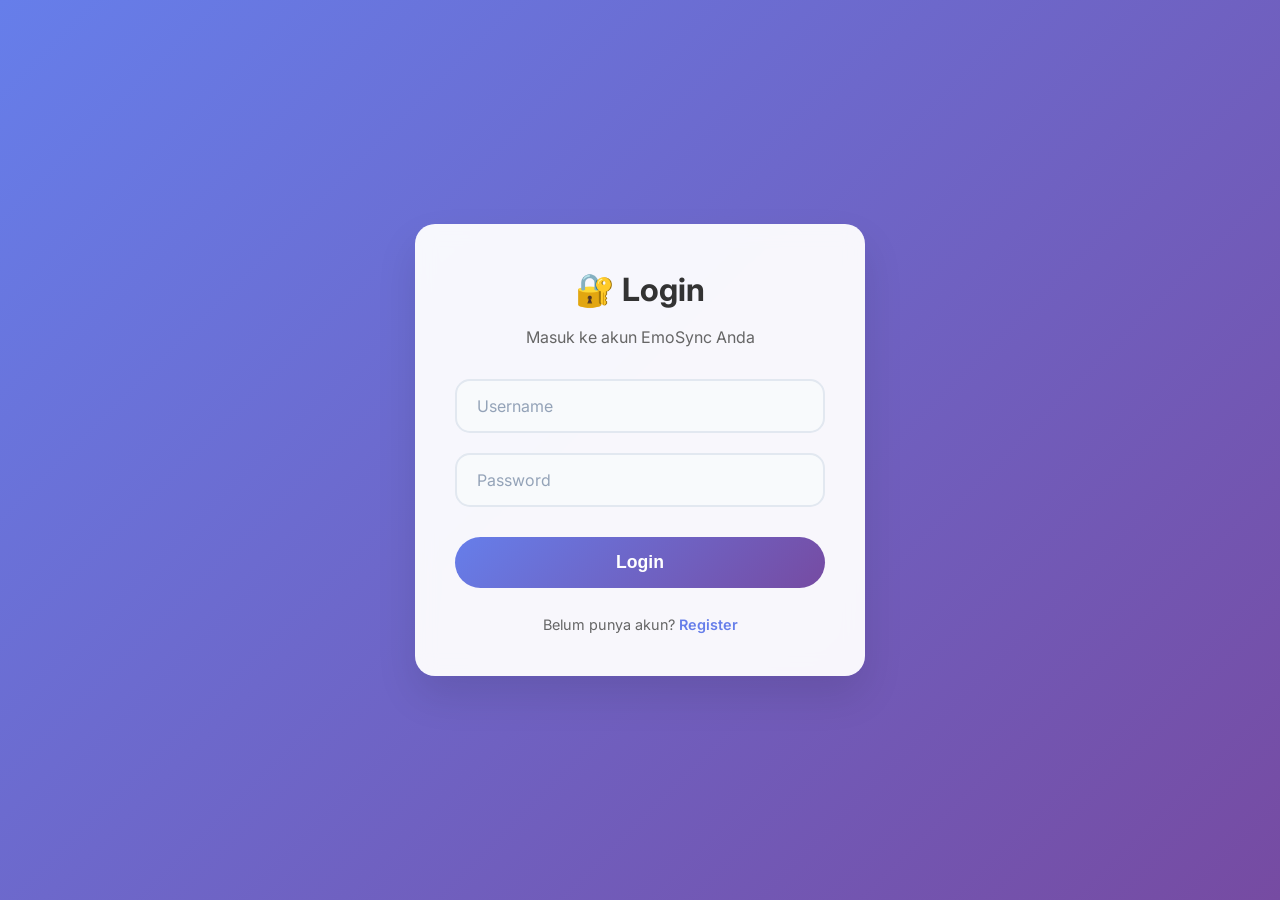
==== dashboard.html @ 68a4ffae "push" ====
<!DOCTYPE html>
<html lang="id">
<head>
    <meta charset="UTF-8">
    <meta name="viewport" content="width=device-width, initial-scale=1.0">
    <title>Dashboard - EmoSync</title>
    <link rel="stylesheet" href="css/styles.css">
    <link href="https://fonts.googleapis.com/css2?family=Inter:wght@300;400;500;600;700&display=swap" rel="stylesheet">
</head>
<body>    <div class="dashboard-container">
        <!-- Header -->
        <header class="dashboard-header">
            <div class="header-content">
                <h1 class="dashboard-title">📊 Dashboard Emosi</h1>
                <p id="welcomeBack" class="welcome-text">Selamat datang kembali!</p>
            </div>
            <div class="header-actions">
                <button onclick="goToHome()" class="nav-button">
                    <span>←</span>
                    <span>Kembali</span>
                </button>
                <button onclick="handleLogout()" class="nav-button logout-button">
                    <span>🚪</span>
                    <span>Logout</span>
                </button>
            </div>
        </header>        <!-- Quick Actions -->
        <div class="quick-actions">
            <button onclick="goToHome()" class="action-card">
                <span class="action-icon">➕</span>
                <h3 class="action-title">Tambah Emosi</h3>
                <p class="action-description">Catat emosi Anda saat ini</p>
            </button>
            <button onclick="goToQuiz()" class="action-card">
                <span class="action-icon">🧠</span>
                <h3 class="action-title">Kuis Emosi</h3>
                <p class="action-description">Uji pemahaman emosi</p>
            </button>
            <button onclick="goToReflection()" class="action-card">
                <span class="action-icon">🧘</span>
                <h3 class="action-title">Refleksi</h3>
                <p class="action-description">Renungkan perasaan Anda</p>
            </button>
            <button onclick="goToSafeChat()" class="action-card">
                <span class="action-icon">💬</span>
                <h3 class="action-title">Safe Chat</h3>
                <p class="action-description">Berbagi dengan aman</p>
            </button>
            <button onclick="goToReport()" class="action-card">
                <span class="action-icon">📊</span>
                <h3 class="action-title">Laporan</h3>
                <p class="action-description">Lihat progress Anda</p>
            </button>
        </div><!-- Reflection Alert -->
        <div id="reflectionAlert" class="alert" style="display: none;">
            <div class="alert-content">
                <div class="alert-text">
                    <h3>⚠️ Saatnya Refleksi</h3>
                    <p>Kami mendeteksi emosi yang intens. Mari luangkan waktu untuk refleksi.</p>
                </div>
                <button onclick="startReflection()" class="btn-warning">Mulai Refleksi</button>
            </div>
        </div>

        <!-- Summary Cards -->
        <div class="stats-grid">
            <div class="stat-card">
                <div class="stat-header">
                    <span class="stat-title">Emosi Terakhir</span>
                    <span class="stat-icon">❤️</span>
                </div>
                <div class="stat-content" id="latestEmotion">
                    <p class="no-data">Belum ada data emosi</p>
                </div>
            </div>

            <div class="stat-card">
                <div class="stat-header">
                    <span class="stat-title">Emosi Paling Sering</span>
                    <span class="stat-icon">📈</span>
                </div>
                <div class="stat-content" id="mostFrequent">
                    <p class="no-data">Belum ada data emosi</p>
                </div>
            </div>

            <div class="stat-card">
                <div class="stat-header">
                    <span class="stat-title">Total Entri</span>
                    <span class="stat-icon">📅</span>
                </div>
                <div class="stat-content" id="totalEntries">
                    <div class="stat-number">0</div>
                    <p class="stat-description">Emosi yang tercatat</p>
                </div>
            </div>
        </div>        <!-- Charts and History -->
        <div class="stats-grid">
            <div class="stat-card">
                <div class="stat-header">
                    <h3 class="stat-title">📈 Grafik Interaksi Emosi</h3>
                </div>                <div class="stat-content">
                    <p class="chart-description">Tren intensitas emosi 14 hari terakhir</p>
                    <div class="chart-wrapper">
                        <canvas id="emotionChart" class="emotion-chart"></canvas>
                        <div id="chartTooltip" class="chart-tooltip"></div>
                    </div>
                </div>
            </div>

            <div class="stat-card">
                <div class="stat-header">
                    <h3 class="stat-title">📝 Riwayat Emosi</h3>
                </div>                <div class="stat-content">
                    <p class="chart-description">10 entri emosi terakhir</p>
                    <div id="emotionHistory" class="emotion-history">
                        <!-- History will be populated by JavaScript -->
                    </div>
                </div>
            </div>
        </div>
    </div>

    <script src="js/auth.js"></script>
    <script src="js/dashboard.js"></script>
</body>
</html>
---- css/styles.css ----
/* ===================================
   EMOSYNC - CSS LENGKAP UNTUK SEMUA HALAMAN
   =================================== */

/* Global Styles */
* {
  margin: 0;
  padding: 0;
  box-sizing: border-box;
}

body {
  font-family: "Inter", -apple-system, BlinkMacSystemFont, "Segoe UI", Roboto, sans-serif;
  background: #f8fafc;
  color: #334155;
  line-height: 1.6;
  font-size: 14px;
}

/* INDEX PAGE - EMOTION TRACKING */
.emotion-container {
  background: linear-gradient(135deg, #667eea 0%, #764ba2 100%);
  min-height: 100vh;
  padding: 20px;
  position: relative;
}

.emotion-header {
  background: rgba(255, 255, 255, 0.95);
  backdrop-filter: blur(10px);
  border-radius: 25px;
  padding: 35px;
  margin-bottom: 30px;
  box-shadow: 0 25px 50px rgba(0, 0, 0, 0.15);
  text-align: center;
  position: relative;
  z-index: 1;
  border: 1px solid rgba(255, 255, 255, 0.2);
}

.header-actions {
  position: absolute;
  top: 20px;
  right: 20px;
  display: flex;
  gap: 10px;
  z-index: 10;
}

.header-btn {
  background: #667eea;
  color: white;
  border: none;
  padding: 10px 20px;
  border-radius: 25px;
  font-weight: 500;
  cursor: pointer;
  transition: all 0.3s ease;
  font-size: 0.9rem;
}

.header-btn:hover {
  background: #5a6fd8;
  transform: translateY(-2px);
}

.header-btn.logout {
  background: #ef4444;
}

.header-btn.logout:hover {
  background: #dc2626;
}

.app-title {
  color: #333;
  font-size: 2.5rem;
  font-weight: 700;
  margin: 0 0 10px 0;
  display: flex;
  align-items: center;
  justify-content: center;
  gap: 15px;
}

.app-subtitle {
  color: #666;
  font-size: 1.1rem;
  margin: 0;
}

.emotion-main-card {
  background: rgba(255, 255, 255, 0.95);
  backdrop-filter: blur(10px);
  border-radius: 25px;
  padding: 40px;
  box-shadow: 0 25px 50px rgba(0, 0, 0, 0.15);
  max-width: 750px;
  margin: 0 auto 25px auto;
  position: relative;
  z-index: 1;
  border: 1px solid rgba(255, 255, 255, 0.2);
}

.welcome-title {
  color: #333;
  font-size: 1.5rem;
  font-weight: 600;
  margin: 0 0 15px 0;
  text-align: center;
}

.section-title {
  color: #333;
  font-size: 1.2rem;
  font-weight: 600;
  margin: 0 0 8px 0;
  text-align: center;
}

.section-description {
  color: #666;
  text-align: center;
  margin: 0 0 20px 0;
  font-size: 0.9rem;
}

.name-input-group {
  display: flex;
  gap: 15px;
  margin-top: 20px;
}

.name-input {
  flex: 1;
  padding: 15px 20px;
  border: 2px solid #e2e8f0;
  border-radius: 50px;
  font-size: 1rem;
  outline: none;
  transition: all 0.3s ease;
}

.name-input:focus {
  border-color: #667eea;
  box-shadow: 0 0 0 3px rgba(102, 126, 234, 0.1);
}

.start-btn {
  background: linear-gradient(135deg, #667eea 0%, #764ba2 100%);
  color: white;
  border: none;
  padding: 15px 30px;
  border-radius: 50px;
  font-weight: 600;
  cursor: pointer;
  transition: all 0.3s ease;
}

.start-btn:hover {
  transform: translateY(-2px);
  box-shadow: 0 10px 25px rgba(102, 126, 234, 0.3);
}

.emotion-grid {
  display: grid;
  grid-template-columns: repeat(auto-fit, minmax(110px, 1fr));
  gap: 15px;
  margin-bottom: 25px;
}

.emotion-btn {
  background: linear-gradient(135deg, #f8fafc 0%, #ffffff 100%);
  border: 2px solid #e2e8f0;
  border-radius: 18px;
  padding: 20px 12px;
  cursor: pointer;
  transition: all 0.4s ease;
  text-align: center;
  position: relative;
  overflow: hidden;
  box-shadow: 0 4px 12px rgba(0, 0, 0, 0.05);
}

.emotion-btn:hover {
  background: linear-gradient(135deg, #f1f5f9 0%, #ffffff 100%);
  border-color: #667eea;
  transform: translateY(-4px);
  box-shadow: 0 12px 25px rgba(102, 126, 234, 0.2);
}

.emotion-btn.selected {
  background: linear-gradient(135deg, #667eea 0%, #764ba2 100%);
  color: white;
  border-color: #667eea;
  transform: translateY(-2px);
  box-shadow: 0 12px 25px rgba(102, 126, 234, 0.3);
}

.emotion-emoji {
  font-size: 2.5rem;
  margin-bottom: 10px;
  display: block;
  filter: drop-shadow(0 2px 4px rgba(0, 0, 0, 0.1));
}

.emotion-name {
  font-weight: 600;
  font-size: 1rem;
  color: #333;
}

.slider-container {
  text-align: center;
}

.slider {
  width: 100%;
  height: 8px;
  border-radius: 4px;
  background: #e2e8f0;
  outline: none;
  margin: 15px 0;
}

.slider::-webkit-slider-thumb {
  appearance: none;
  width: 20px;
  height: 20px;
  border-radius: 50%;
  background: #667eea;
  cursor: pointer;
}

.slider-value {
  font-size: 1.3rem;
  font-weight: 600;
  color: #333;
}

.emotion-textarea {
  width: 100%;
  padding: 15px;
  border: 2px solid #e2e8f0;
  border-radius: 12px;
  font-size: 0.95rem;
  resize: vertical;
  outline: none;
  transition: all 0.3s ease;
  font-family: inherit;
  box-sizing: border-box;
}

.emotion-textarea:focus {
  border-color: #667eea;
  box-shadow: 0 0 0 3px rgba(102, 126, 234, 0.1);
}

.action-buttons {
  display: flex;
  justify-content: center;
  gap: 15px;
  margin: 25px 0;
  flex-wrap: wrap;
}

.action-btn {
  padding: 12px 25px;
  border-radius: 25px;
  font-size: 1rem;
  font-weight: 600;
  cursor: pointer;
  transition: all 0.3s ease;
  border: none;
  min-width: 160px;
}

.btn-primary-action {
  background: linear-gradient(135deg, #667eea 0%, #764ba2 100%);
  color: white;
}

.btn-secondary-action {
  background: white;
  color: #667eea;
  border: 2px solid #667eea;
}

.action-btn:hover {
  transform: translateY(-2px);
  box-shadow: 0 8px 20px rgba(102, 126, 234, 0.2);
}

.action-btn:disabled {
  background: #cbd5e0;
  color: #94a3b8;
  cursor: not-allowed;
  transform: none;
  box-shadow: none;
}

.quick-nav {
  display: grid;
  grid-template-columns: repeat(auto-fit, minmax(180px, 1fr));
  gap: 15px;
  max-width: 800px;
  margin: 0 auto;
}

.nav-btn {
  background: rgba(255, 255, 255, 0.95);
  backdrop-filter: blur(10px);
  border: none;
  border-radius: 15px;
  padding: 20px;
  cursor: pointer;
  transition: all 0.3s ease;
  box-shadow: 0 8px 16px rgba(0, 0, 0, 0.1);
  text-align: center;
}

.nav-btn:hover {
  transform: translateY(-2px);
  box-shadow: 0 12px 24px rgba(0, 0, 0, 0.15);
}

.nav-icon {
  font-size: 1.8rem;
  margin-bottom: 8px;
  display: block;
}

.nav-text {
  font-weight: 600;
  color: #333;
  font-size: 0.9rem;
}

/* User Menu Styling */
.user-menu {
  display: flex;
  align-items: center;
  gap: 12px;
}

.dashboard-btn {
  background: linear-gradient(135deg, #667eea 0%, #764ba2 100%);
  color: white;
  font-weight: 600;
}

.dashboard-btn:hover {
  transform: translateY(-2px);
  box-shadow: 0 8px 16px rgba(102, 126, 234, 0.4);
}

.user-dropdown {
  position: relative;
  z-index: 10;
}

.user-profile-btn {
  background: #667eea;
  color: white;
  border: none;
  padding: 10px 16px;
  border-radius: 25px;
  font-weight: 500;
  cursor: pointer;
  transition: all 0.3s ease;
  display: flex;
  align-items: center;
  gap: 8px;
  font-size: 14px;
}

.user-profile-btn:hover {
  background: #5a6fd8;
  transform: translateY(-2px);
  box-shadow: 0 8px 20px rgba(102, 126, 234, 0.3);
}

.user-profile-btn #userName {
  color: white;
  font-weight: 500;
}

.dropdown-content {
  position: absolute;
  top: 100%;
  right: 0;
  background: rgba(255, 255, 255, 0.95);
  backdrop-filter: blur(10px);
  border-radius: 12px;
  min-width: 150px;
  box-shadow: 0 8px 32px rgba(0, 0, 0, 0.2);
  z-index: 1001;
  opacity: 0;
  visibility: hidden;
  transform: translateY(-10px);
  transition: all 0.3s ease;
  border: 1px solid rgba(255, 255, 255, 0.3);
  margin-top: 8px;
}

.dropdown-content.show {
  opacity: 1;
  visibility: visible;
  transform: translateY(0);
}

.dropdown-item {
  width: 100%;
  background: none;
  border: none;
  padding: 12px 16px;
  text-align: left;
  cursor: pointer;
  transition: all 0.3s ease;
  display: flex;
  align-items: center;
  gap: 8px;
  color: #333;
  font-size: 0.9rem;
  border-radius: 8px;
  margin: 4px;
}

.dropdown-item:hover {
  background: rgba(239, 68, 68, 0.1);
  color: #ef4444;
}

.logout-item:hover {
  background: rgba(239, 68, 68, 0.1);
  color: #ef4444;
}

/* Mobile Responsive untuk Index */
@media (max-width: 768px) {
  .emotion-container {
    padding: 15px;
  }
  
  .emotion-header, .emotion-main-card {
    padding: 20px;
  }
  
  .header-actions {
    position: static;
    justify-content: center;
    margin-top: 20px;
  }
  
  .name-input-group {
    flex-direction: column;
  }
  
  .emotion-grid {
    grid-template-columns: repeat(auto-fit, minmax(80px, 1fr));
    gap: 8px;
  }
  
  .action-buttons {
    flex-direction: column;
    align-items: center;
  }
  
  .quick-nav {
    grid-template-columns: repeat(2, 1fr);
    gap: 12px;
  }
}

/* ========================================= 
   QUIZ PAGE STYLES (UPDATED)
   ========================================= */

.quiz-container {
  background: linear-gradient(135deg, #667eea 0%, #764ba2 100%);
  min-height: 100vh;
  padding: 20px;
}

.quiz-header {
  background: rgba(255, 255, 255, 0.95);
  backdrop-filter: blur(10px);
  border-radius: 20px;
  padding: 30px;
  margin-bottom: 30px;
  box-shadow: 0 20px 40px rgba(0, 0, 0, 0.1);
  position: relative;
  text-align: center;
}

.back-button {
  position: absolute;
  top: 20px;
  left: 20px;
  background: #667eea;
  color: white;
  border: none;
  padding: 12px 20px;
  border-radius: 50px;
  font-weight: 500;
  cursor: pointer;
  transition: all 0.3s ease;
  display: flex;
  align-items: center;
  gap: 8px;
  font-size: 14px;
}

.back-button:hover {
  background: #5a6fd8;
  transform: translateY(-2px);
  box-shadow: 0 8px 20px rgba(102, 126, 234, 0.3);
}

.quiz-title {
  color: #333;
  font-size: 2.5rem;
  font-weight: 700;
  margin: 0 0 10px 0;
  text-align: center;
}

.quiz-subtitle {
  color: #666;
  font-size: 1.1rem;
  text-align: center;
  margin: 0;
}

.progress-container {
  background: rgba(255, 255, 255, 0.95);
  backdrop-filter: blur(10px);
  border-radius: 15px;
  padding: 25px;
  margin-bottom: 30px;
  box-shadow: 0 15px 30px rgba(0, 0, 0, 0.1);
}

.progress-info {
  display: flex;
  justify-content: space-between;
  align-items: center;
  margin-bottom: 15px;
}

.progress-text {
  font-weight: 600;
  color: #333;
  font-size: 1.1rem;
}

.progress-percent {
  background: #667eea;
  color: white;
  padding: 8px 16px;
  border-radius: 20px;
  font-weight: 600;
  font-size: 0.9rem;
}

.progress-bar {
  width: 100%;
  height: 12px;
  background: #e2e8f0;
  border-radius: 6px;
  overflow: hidden;
}

.progress-fill {
  height: 100%;
  background: linear-gradient(90deg, #667eea, #764ba2);
  border-radius: 6px;
  transition: width 0.5s ease;
}

.quiz-card {
  background: rgba(255, 255, 255, 0.95);
  backdrop-filter: blur(10px);
  border-radius: 20px;
  padding: 40px;
  box-shadow: 0 20px 40px rgba(0, 0, 0, 0.1);
  max-width: 700px;
  width: 100%;
  margin: 0 auto;
}

.question-text {
  font-size: 1.4rem;
  font-weight: 600;
  color: #333;
  text-align: center;
  margin-bottom: 30px;
  line-height: 1.5;
}

.quiz-options {
  display: flex;
  flex-direction: column;
  gap: 15px;
}

.option-button {
  background: #f8fafc;
  border: 2px solid #e2e8f0;
  border-radius: 15px;
  padding: 20px;
  text-align: left;
  cursor: pointer;
  transition: all 0.3s ease;
  font-size: 1.1rem;
  font-weight: 500;
  color: #334155;
}

.option-button:hover {
  background: #f1f5f9;
  border-color: #667eea;
  transform: translateY(-2px);
  box-shadow: 0 8px 25px rgba(102, 126, 234, 0.15);
}

.option-button.selected {
  background: #667eea;
  color: white;
  border-color: #667eea;
}

.quiz-actions {
  text-align: center;
  margin-top: 30px;
}

.next-button {
  background: linear-gradient(135deg, #667eea 0%, #764ba2 100%);
  color: white;
  border: none;
  padding: 15px 40px;
  border-radius: 50px;
  font-size: 1.1rem;
  font-weight: 600;
  cursor: pointer;
  transition: all 0.3s ease;
  min-width: 200px;
}

.next-button:disabled {
  background: #cbd5e0;
  cursor: not-allowed;
  transform: none;
}

.next-button:not(:disabled):hover {
  transform: translateY(-3px);
  box-shadow: 0 10px 25px rgba(102, 126, 234, 0.3);
}

.results-card {
  background: rgba(255, 255, 255, 0.95);
  backdrop-filter: blur(10px);
  border-radius: 20px;
  padding: 50px;
  text-align: center;
  box-shadow: 0 20px 40px rgba(0, 0, 0, 0.1);
  max-width: 600px;
  width: 100%;
  margin: 0 auto;
}

.results-title {
  font-size: 2.2rem;
  font-weight: 700;
  color: #333;
  margin-bottom: 10px;
}

.results-subtitle {
  color: #666;
  font-size: 1.1rem;
  margin-bottom: 40px;
}

.score-display {
  margin-bottom: 30px;
}

.score-number {
  font-size: 4rem;
  font-weight: 800;
  color: #667eea;
  margin-bottom: 10px;
}

.score-percentage {
  font-size: 1.5rem;
  font-weight: 600;
  color: #333;
}

.score-message {
  background: #f0f9ff;
  border: 2px solid #0ea5e9;
  border-radius: 15px;
  padding: 25px;
  margin: 30px 0;
  font-size: 1.1rem;
  color: #0c4a6e;
  line-height: 1.6;
}

.results-actions {
  display: flex;
  gap: 20px;
  justify-content: center;
  flex-wrap: wrap;
}

.action-button {
  padding: 15px 30px;
  border-radius: 50px;
  font-size: 1rem;
  font-weight: 600;
  cursor: pointer;
  transition: all 0.3s ease;
  border: none;
  min-width: 160px;
}

.btn-primary-action {
  background: linear-gradient(135deg, #667eea 0%, #764ba2 100%);
  color: white;
}

.btn-secondary-action {
  background: white;
  color: #667eea;
  border: 2px solid #667eea;
}

.action-button:hover {
  transform: translateY(-3px);
  box-shadow: 0 10px 25px rgba(102, 126, 234, 0.2);
}

/* ========================================= 
   LOGIN & REGISTER PAGE STYLES
   ========================================= */

.login-container, .register-container {
  background: linear-gradient(135deg, #667eea 0%, #764ba2 100%);
  min-height: 100vh;
  padding: 20px;
  display: flex;
  align-items: center;
  justify-content: center;
}

.login-card, .register-card {
  background: rgba(255, 255, 255, 0.95);
  backdrop-filter: blur(10px);
  border-radius: 20px;
  padding: 40px;
  box-shadow: 0 20px 40px rgba(0, 0, 0, 0.1);
  max-width: 450px;
  width: 100%;
  text-align: center;
}

.login-title, .register-title {
  color: #333;
  font-size: 2rem;
  font-weight: 700;
  margin: 0 0 10px 0;
}

.login-subtitle, .register-subtitle {
  color: #666;
  font-size: 1rem;
  margin: 0 0 30px 0;
  line-height: 1.5;
}

.login-form, .register-form {
  display: flex;
  flex-direction: column;
  gap: 20px;
  margin-bottom: 25px;
}

.form-input {
  background: #f8fafc;
  border: 2px solid #e2e8f0;
  border-radius: 15px;
  padding: 15px 20px;
  font-size: 1rem;
  font-family: inherit;
  color: #334155;
  transition: all 0.3s ease;
}

.form-input:focus {
  outline: none;
  border-color: #667eea;
  background: white;
  box-shadow: 0 0 0 3px rgba(102, 126, 234, 0.1);
}

.form-input::placeholder {
  color: #94a3b8;
}

.login-btn, .register-btn {
  background: linear-gradient(135deg, #667eea 0%, #764ba2 100%);
  color: white;
  border: none;
  padding: 15px 30px;
  border-radius: 50px;
  font-size: 1.1rem;
  font-weight: 600;
  cursor: pointer;
  transition: all 0.3s ease;
  margin-top: 10px;
}

.login-btn:hover, .register-btn:hover {
  transform: translateY(-2px);
  box-shadow: 0 8px 25px rgba(102, 126, 234, 0.3);
}

.login-link, .register-link {
  color: #666;
  font-size: 0.9rem;
  margin: 20px 0 0 0;
}

.login-link a, .register-link a {
  color: #667eea;
  text-decoration: none;
  font-weight: 600;
}

.login-link a:hover, .register-link a:hover {
  text-decoration: underline;
}

.error-message {
  background: #fee2e2;
  color: #dc2626;
  padding: 12px 20px;
  border-radius: 10px;
  margin-top: 15px;
  font-size: 0.9rem;
  border: 1px solid #fecaca;
}

.success-message {
  background: #d1fae5;
  color: #065f46;
  padding: 12px 20px;
  border-radius: 10px;
  margin-top: 15px;
  font-size: 0.9rem;
  border: 1px solid #a7f3d0;
}

/* Login & Register Mobile Responsive */
@media (max-width: 768px) {
  .login-card, .register-card {
    padding: 30px 25px;
    margin: 0 15px;
  }
  
  .login-title, .register-title {
    font-size: 1.8rem;
  }
  
  .login-subtitle, .register-subtitle {
    font-size: 0.9rem;
  }
  
  .form-input {
    padding: 12px 18px;
    font-size: 0.95rem;
  }
  
  .login-btn, .register-btn {
    padding: 12px 25px;
    font-size: 1rem;
  }
}

/* ========================================= 
   DASHBOARD PAGE STYLES
   ========================================= */

.dashboard-container {
  background: linear-gradient(135deg, #667eea 0%, #764ba2 100%);
  min-height: 100vh;
  padding: 20px;
}

.dashboard-header {
  background: rgba(255, 255, 255, 0.95);
  backdrop-filter: blur(10px);
  border-radius: 20px;
  padding: 30px;
  margin-bottom: 30px;
  box-shadow: 0 20px 40px rgba(0, 0, 0, 0.1);
  display: flex;
  justify-content: space-between;
  align-items: center;
  position: relative;
}

.dashboard-header::before {
  content: '';
  position: absolute;
  top: 0;
  left: 0;
  right: 0;
  bottom: 0;
  background: linear-gradient(135deg, rgba(255, 255, 255, 0.1) 0%, rgba(255, 255, 255, 0.05) 100%);
  border-radius: 20px;
  pointer-events: none;
}

.header-content {
  flex: 1;
  position: relative;
  z-index: 2;
}

.dashboard-title {
  color: #333;
  font-size: 2.5rem;
  font-weight: 700;
  margin: 0 0 10px 0;
}

.welcome-text {
  color: #666;
  font-size: 1.1rem;
  margin: 0;
}

.header-actions {
  display: flex;
  gap: 12px;
  position: relative;
  z-index: 2;
}

.nav-button {
  background: #667eea;
  color: white;
  border: none;
  padding: 12px 20px;
  border-radius: 50px;
  font-weight: 500;
  cursor: pointer;
  transition: all 0.3s ease;
  display: flex;
  align-items: center;
  gap: 8px;
  font-size: 14px;
}

.nav-button:hover {
  background: #5a6fd8;
  transform: translateY(-2px);
  box-shadow: 0 8px 20px rgba(102, 126, 234, 0.3);
}

.logout-button {
  background: #ef4444;
}

.logout-button:hover {
  background: #dc2626;
}

.quick-actions {
  display: grid;
  grid-template-columns: repeat(auto-fit, minmax(220px, 1fr));
  gap: 20px;
  margin-bottom: 30px;
}

.action-card {
  background: rgba(255, 255, 255, 0.95);
  backdrop-filter: blur(10px);
  border: none;
  border-radius: 20px;
  padding: 25px 20px;
  cursor: pointer;
  transition: all 0.3s ease;
  text-align: center;
  box-shadow: 0 20px 40px rgba(0, 0, 0, 0.1);
}

.action-card:hover {
  transform: translateY(-5px);
  box-shadow: 0 25px 50px rgba(0, 0, 0, 0.15);
}

.action-icon {
  font-size: 2.5rem;
  display: block;
  margin-bottom: 15px;
}

.action-title {
  color: #333;
  font-size: 1.3rem;
  font-weight: 600;
  margin: 0 0 8px 0;
}

.action-description {
  color: #666;
  font-size: 0.9rem;
  margin: 0;
  line-height: 1.4;
}

.stats-grid {
  display: grid;
  grid-template-columns: repeat(3, 1fr);
  gap: 20px;
  margin-bottom: 30px;
}

.stats-grid:last-child {
  grid-template-columns: 2fr 1fr;
  gap: 30px;
}

.stat-card {
  background: rgba(255, 255, 255, 0.95);
  backdrop-filter: blur(10px);
  border-radius: 20px;
  padding: 25px;
  box-shadow: 0 20px 40px rgba(0, 0, 0, 0.1);
  transition: all 0.3s ease;
}

.stat-card:hover {
  transform: translateY(-5px);
  box-shadow: 0 25px 50px rgba(0, 0, 0, 0.15);
}

.stat-number {
  font-size: 2.5rem;
  font-weight: 800;
  color: #667eea;
  margin-bottom: 5px;
}

.stat-label {
  color: #666;
  font-size: 1rem;
  font-weight: 500;
}

.recent-emotions {
  background: rgba(255, 255, 255, 0.95);
  backdrop-filter: blur(10px);
  border-radius: 20px;
  padding: 30px;
  box-shadow: 0 20px 40px rgba(0, 0, 0, 0.1);
}

.recent-emotions .section-title {
  color: #333;
  font-size: 1.5rem;
  font-weight: 600;
  margin: 0 0 20px 0;
}

.emotion-item {
  display: flex;
  align-items: center;
  padding: 12px 16px;
  margin-bottom: 12px;
  background: rgba(255, 255, 255, 0.1);
  backdrop-filter: blur(10px);
  border-radius: 12px;
  border: 1px solid rgba(255, 255, 255, 0.15);
  transition: all 0.3s ease;
}

.emotion-item:hover {
  background: #f1f5f9;
  transform: translateX(5px);
}

.emotion-item .emotion-emoji {
  font-size: 1.5rem;
  margin-right: 12px;
}

.emotion-item .emotion-text {
  flex: 1;
  color: #333;
  font-size: 0.9rem;
  font-weight: 500;
}

.emotion-item .emotion-time {
  color: #666;
  font-size: 0.8rem;
}

/* Chart and History Text Styles */
.chart-description {
  color: #666;
  font-size: 0.9rem;
  margin: 0 0 16px 0;
  text-align: center;
}

.emotion-history .emotion-item {
  color: #333;
}

.emotion-history .emotion-item .emotion-time {
  color: #666;
}

.emotion-history .emotion-item .emotion-text {
  color: #333;
}

/* ========================================= 
   REFLECTION PAGE STYLES
   ========================================= */

.reflection-container {
  background: linear-gradient(135deg, #667eea 0%, #764ba2 100%);
  min-height: 100vh;
  padding: 20px;
}

.reflection-header {
  background: rgba(255, 255, 255, 0.95);
  backdrop-filter: blur(10px);
  border-radius: 25px;
  padding: 30px;
  margin-bottom: 30px;
  box-shadow: 0 25px 50px rgba(0, 0, 0, 0.15);
  text-align: center;
  position: relative;
  border: 1px solid rgba(255, 255, 255, 0.2);
}

.reflection-title {
  color: #333;
  font-size: 2.5rem;
  font-weight: 700;
  margin: 0 0 10px 0;
}

.reflection-subtitle {
  color: #666;
  font-size: 1.1rem;
  margin: 0;
}

.reflection-card {
  background: rgba(255, 255, 255, 0.95);
  backdrop-filter: blur(10px);
  border-radius: 20px;
  padding: 30px;
  margin-bottom: 20px;
  box-shadow: 0 15px 30px rgba(0, 0, 0, 0.1);
  border: 1px solid rgba(255, 255, 255, 0.2);
}

.reflection-question {
  color: #333;
  font-size: 1.2rem;
  font-weight: 600;
  margin-bottom: 15px;
}

.reflection-textarea {
  width: 100%;
  padding: 15px;
  border: 2px solid #e2e8f0;
  border-radius: 12px;
  font-size: 1rem;
  min-height: 120px;
  resize: vertical;
  outline: none;
  transition: all 0.3s ease;
  font-family: inherit;
  box-sizing: border-box;
}

.reflection-textarea:focus {
  border-color: #667eea;
  box-shadow: 0 0 0 3px rgba(102, 126, 234, 0.1);
}

.report-container {
  background: linear-gradient(135deg, #667eea 0%, #764ba2 100%);
  min-height: 100vh;
  padding: 20px;
}

.report-header {
  background: rgba(255, 255, 255, 0.95);
  backdrop-filter: blur(10px);
  border-radius: 20px;
  padding: 30px;
  margin-bottom: 30px;
  box-shadow: 0 20px 40px rgba(0, 0, 0, 0.1);
  display: flex;
  justify-content: space-between;
  align-items: center;
  position: relative;
}

.header-left {
  display: flex;
  align-items: center;
  gap: 20px;
}

.back-btn {
  background: #667eea;
  color: white;
  border: none;
  padding: 12px 20px;
  border-radius: 50px;
  font-weight: 500;
  cursor: pointer;
  transition: all 0.3s ease;
  font-size: 14px;
  display: flex;
  align-items: center;
  gap: 8px;
}

.back-btn:hover {
  background: #5a6fd8;
  transform: translateY(-2px);
  box-shadow: 0 8px 20px rgba(102, 126, 234, 0.3);
}

.page-title {
  color: #333;
  font-size: 2.5rem;
  font-weight: 700;
  margin: 0 0 10px 0;
}

.page-subtitle {
  color: #666;
  font-size: 1.1rem;
  margin: 0;
}

.download-btn {
  background: linear-gradient(135deg, #10b981 0%, #059669 100%);
  color: white;
  border: none;
  padding: 12px 20px;
  border-radius: 50px;
  font-weight: 500;
  cursor: pointer;
  transition: all 0.3s ease;
  font-size: 14px;
  display: flex;
  align-items: center;
  gap: 8px;
}

.download-btn:hover:not(:disabled) {
  transform: translateY(-2px);
  box-shadow: 0 8px 20px rgba(16, 185, 129, 0.3);
}

.download-btn:disabled {
  background: #cbd5e0;
  color: #666;
  cursor: not-allowed;
  transform: none;
  box-shadow: none;
}

.report-card {
  background: rgba(255, 255, 255, 0.95);
  backdrop-filter: blur(10px);
  border-radius: 20px;
  padding: 30px;
  margin-bottom: 30px;
  box-shadow: 0 20px 40px rgba(0, 0, 0, 0.1);
}

.section-title {
  color: #333;
  font-size: 1.5rem;
  font-weight: 600;
  margin: 0 0 10px 0;
}

.section-description {
  color: #666;
  font-size: 1rem;
  margin: 0 0 20px 0;
  line-height: 1.5;
}

.period-selector {
  display: flex;
  gap: 15px;
  margin-bottom: 20px;
  flex-wrap: wrap;
}

.period-group {
  flex: 1;
  min-width: 200px;
}

.period-label {
  display: block;
  color: #333;
  font-weight: 600;
  margin-bottom: 8px;
  font-size: 0.9rem;
}

.period-select, .date-input {
  width: 100%;
  padding: 12px 16px;
  border: 2px solid #e2e8f0;
  border-radius: 15px;
  font-size: 1rem;
  outline: none;
  transition: all 0.3s ease;
  background: white;
  color: #333;
}

.period-select:focus, .date-input:focus {
  border-color: #667eea;
  box-shadow: 0 0 0 3px rgba(102, 126, 234, 0.1);
}

.period-select option {
  background: white;
  color: #333;
}

.generate-btn {
  background: linear-gradient(135deg, #667eea 0%, #764ba2 100%);
  color: white;
  border: none;
  padding: 12px 30px;
  border-radius: 10px;
  font-weight: 600;
  cursor: pointer;
  transition: all 0.3s ease;
  font-size: 1rem;
  align-self: flex-end;
}

.generate-btn:hover {
  transform: translateY(-2px);
  box-shadow: 0 8px 20px rgba(102, 126, 234, 0.3);
}

.summary-grid {
  display: grid;
  grid-template-columns: repeat(auto-fit, minmax(200px, 1fr));
  gap: 20px;
  margin: 20px 0;
}

.summary-item {
  background: #f8fafc;
  padding: 20px;
  border-radius: 15px;
  text-align: center;
  border-left: 4px solid #667eea;
}

.summary-number {
  font-size: 2rem;
  font-weight: 800;
  color: #667eea;
  margin-bottom: 5px;
}

.summary-label {
  color: #666;
  font-size: 0.9rem;
  font-weight: 500;
}

.emotion-list {
  margin-top: 20px;
}

.emotion-entry {
  display: flex;
  align-items: center;
  padding: 16px 20px;
  margin-bottom: 12px;
  background: rgba(255, 255, 255, 0.1);
  backdrop-filter: blur(10px);
  border-radius: 16px;
  border: 1px solid rgba(255, 255, 255, 0.15);
  transition: all 0.3s ease;
}

.emotion-entry:hover {
  background: rgba(255, 255, 255, 0.15);
  transform: translateX(4px);
  border-color: rgba(255, 255, 255, 0.25);
}

.emotion-date {
  color: rgba(255, 255, 255, 0.7);
  font-size: 0.85rem;
  min-width: 100px;
  margin-right: 15px;
  font-weight: 500;
}

.emotion-icon {
  font-size: 1.5rem;
  margin-right: 12px;
  filter: drop-shadow(0 2px 4px rgba(0, 0, 0, 0.1));
}

.emotion-info {
  flex: 1;
}

.emotion-name {
  font-weight: 600;
  color: #333;
  margin-bottom: 4px;
}

.emotion-note {
  color: #666;
  font-size: 0.9rem;
  line-height: 1.4;
}

.emotion-intensity {
  background: linear-gradient(135deg, #667eea 0%, #764ba2 100%);
  color: white;
  padding: 6px 12px;
  border-radius: 12px;
  font-size: 0.8rem;
  font-weight: 600;
  min-width: 60px;
  text-align: center;
  box-shadow: 0 4px 8px rgba(102, 126, 234, 0.3);
}

.no-data-section {
  text-align: center;
  padding: 60px 20px;
}

.no-data-icon {
  font-size: 4rem;
  margin-bottom: 20px;
  opacity: 0.8;
}

.no-data-title {
  color: #fff;
  font-size: 1.5rem;
  font-weight: 600;
  margin: 0 0 12px 0;
  text-shadow: 0 2px 8px rgba(0, 0, 0, 0.2);
}

.no-data-description {
  color: rgba(255, 255, 255, 0.85);
  font-size: 1rem;
  margin: 0 0 8px 0;
  line-height: 1.5;
}

.no-data-btn {
  background: linear-gradient(135deg, #667eea 0%, #764ba2 100%);
  color: white;
  border: none;
  padding: 14px 28px;
  border-radius: 25px;
  font-weight: 500;
  cursor: pointer;
  transition: all 0.3s ease;
  font-size: 1rem;
  margin-top: 20px;
  box-shadow: 0 8px 16px rgba(102, 126, 234, 0.3);
}

.no-data-btn:hover {
  transform: translateY(-2px);
  box-shadow: 0 12px 24px rgba(102, 126, 234, 0.4);
}

.chart-container {
  margin: 20px 0;
  text-align: center;
}

.chart-placeholder {
  background: rgba(255, 255, 255, 0.1);
  border: 2px dashed rgba(255, 255, 255, 0.3);
  border-radius: 16px;  padding: 60px 20px;
  color: rgba(255, 255, 255, 0.8);
  font-size: 1.1rem;
  backdrop-filter: blur(10px);
}

.safechat-container {
  background: linear-gradient(135deg, #667eea 0%, #764ba2 100%);
  min-height: 100vh;
  padding: 20px;
}

.safechat-header {
  background: rgba(255, 255, 255, 0.95);
  backdrop-filter: blur(10px);
  border-radius: 20px;
  padding: 30px;
  margin-bottom: 30px;
  box-shadow: 0 20px 40px rgba(0, 0, 0, 0.1);
  display: flex;
  justify-content: space-between;
  align-items: center;
  position: relative;
}

.header-left {
  display: flex;
  align-items: center;
  gap: 20px;
}

.back-btn {
  background: #667eea;
  color: white;
  border: none;
  padding: 12px 20px;
  border-radius: 50px;
  font-weight: 500;
  cursor: pointer;
  transition: all 0.3s ease;
  font-size: 14px;
  display: flex;
  align-items: center;
  gap: 8px;
}

.back-btn:hover {
  background: #5a6fd8;
  transform: translateY(-2px);
  box-shadow: 0 8px 20px rgba(102, 126, 234, 0.3);
}

.page-title {
  color: #333;
  font-size: 2.5rem;
  font-weight: 700;
  margin: 0 0 10px 0;
}

.page-subtitle {
  color: #666;
  font-size: 1.1rem;
  margin: 0;
}

.clear-btn {
  background: #ef4444;
  color: white;
  border: none;
  padding: 12px 20px;
  border-radius: 50px;
  font-weight: 500;
  cursor: pointer;
  transition: all 0.3s ease;
  font-size: 14px;
}

.clear-btn:hover {
  background: #dc2626;
  transform: translateY(-2px);
  box-shadow: 0 8px 20px rgba(239, 68, 68, 0.3);
}

.privacy-notice {
  background: rgba(255, 255, 255, 0.95);
  backdrop-filter: blur(10px);
  border-radius: 15px;
  padding: 20px;
  margin-bottom: 30px;
  box-shadow: 0 15px 30px rgba(0, 0, 0, 0.1);
  display: flex;
  align-items: center;
  gap: 15px;
  border-left: 4px solid #10b981;
}

.notice-icon {
  font-size: 1.5rem;
  color: #10b981;
}

.notice-content h3 {
  color: #333;
  font-size: 1.1rem;
  font-weight: 600;
  margin: 0 0 5px 0;
}

.notice-content p {
  color: #666;
  font-size: 0.9rem;
  margin: 0;
  line-height: 1.5;
}

.chat-card {
  background: rgba(255, 255, 255, 0.95);
  backdrop-filter: blur(10px);
  border-radius: 20px;
  box-shadow: 0 20px 40px rgba(0, 0, 0, 0.1);
  overflow: hidden;
  display: flex;
  flex-direction: column;
  min-height: 500px;
}

.chat-header {
  padding: 30px;
  border-bottom: 1px solid #e2e8f0;
  background: rgba(255, 255, 255, 0.5);
}

.section-title {
  color: #333;
  font-size: 1.5rem;
  font-weight: 600;
  margin: 0 0 10px 0;
}

.section-description {
  color: #666;
  font-size: 1rem;
  margin: 0;
  line-height: 1.5;
}

.chat-messages {
  flex: 1;
  padding: 25px;
  overflow-y: auto;
  min-height: 350px;
  display: flex;
  flex-direction: column;
  gap: 15px;
}

.empty-state {
  text-align: center;
  padding: 60px 20px;
  color: #666;
}

.empty-icon {
  font-size: 3rem;
  margin-bottom: 15px;
  opacity: 0.7;
}

.empty-state p {
  font-size: 1rem;
  margin: 0;
  color: #666;
}

.chat-input-container {
  padding: 25px;
  background: rgba(255, 255, 255, 0.3);
  border-top: 1px solid #e2e8f0;
}

.chat-input {
  display: flex;
  align-items: flex-end;
  gap: 15px;
  background: white;
  border-radius: 25px;
  padding: 15px 20px;
  border: 2px solid #e2e8f0;
  transition: all 0.3s ease;
}

.chat-input:focus-within {
  border-color: #667eea;
  box-shadow: 0 0 0 3px rgba(102, 126, 234, 0.1);
}

.message-input {
  flex: 1;
  background: transparent;
  border: none;
  outline: none;
  color: #333;
  font-size: 1rem;
  line-height: 1.5;
  resize: none;
  font-family: inherit;
  min-height: 24px;
  max-height: 120px;
}

.message-input::placeholder {
  color: #666;
}

.send-btn {
  background: linear-gradient(135deg, #667eea 0%, #764ba2 100%);
  color: white;
  border: none;
  width: 40px;
  height: 40px;
  border-radius: 50%;
  font-size: 1.1rem;
  font-weight: 600;
  cursor: pointer;
  transition: all 0.3s ease;
  display: flex;
  align-items: center;
  justify-content: center;
  flex-shrink: 0;
}

.send-btn:hover:not(:disabled) {
  transform: translateY(-2px) scale(1.05);
  box-shadow: 0 8px 20px rgba(102, 126, 234, 0.3);
}

.send-btn:disabled {
  opacity: 0.5;
  cursor: not-allowed;
  transform: none;
}

.message {
  display: flex;
  align-items: flex-start;
  gap: 10px;
  margin-bottom: 15px;
}

.message.user {
  flex-direction: row-reverse;
}

.message-bubble {
  background: #f8fafc;
  border: 2px solid #e2e8f0;
  padding: 15px 20px;
  border-radius: 20px;
  max-width: 70%;
  word-wrap: break-word;
  font-size: 1rem;
  line-height: 1.5;
  color: #334155;
}

.message.user .message-bubble {
  background: #667eea;
  color: white;
  border-color: #667eea;
}

.message.ai .message-bubble {
  background: #f1f5f9;
  border-color: #cbd5e1;
  color: #334155;
}

.message-time {
  font-size: 0.8rem;
  color: #666;
  margin-top: 5px;
  text-align: center;
}

.message.user .message-time {
  text-align: right;
}

.ai-avatar, .user-avatar {
  width: 32px;
  height: 32px;
  border-radius: 50%;
  display: flex;
  align-items: center;
  justify-content: center;
  font-size: 1rem;
  font-weight: 600;
  flex-shrink: 0;
  box-shadow: 0 4px 8px rgba(0, 0, 0, 0.1);
}

.ai-avatar {
  background: linear-gradient(135deg, #10b981 0%, #059669 100%);
  color: white;
}

.user-avatar {
  background: linear-gradient(135deg, #667eea 0%, #764ba2 100%);
  color: white;
}

.empty-chat {
  text-align: center;
  color: #666;
  padding: 40px 20px;
  font-style: italic;
  font-size: 1rem;
}

/* ========================================= 
   RESPONSIVE DESIGN FOR ALL PAGES
   ========================================= */

@media (max-width: 768px) {  /* Dashboard Mobile */
  .dashboard-container {
    padding: 16px;
  }
  
  .dashboard-header {
    flex-direction: column;
    gap: 20px;
    text-align: center;
    padding: 20px 16px;
  }
  
  .dashboard-title {
    font-size: 1.8rem;
  }
  
  .welcome-text {
    font-size: 0.95rem;
  }
  
  .header-actions {
    justify-content: center;
    gap: 8px;
  }
  
  .nav-button {
    padding: 10px 16px;
    font-size: 0.85rem;
  }
  
  .quick-actions {
    grid-template-columns: repeat(2, 1fr);
    gap: 12px;
    margin-bottom: 20px;
  }
  
  .action-card {
    padding: 16px 12px;
  }
  
  .action-icon {
    font-size: 1.5rem;
    margin-bottom: 8px;
  }
  
  .action-title {
    font-size: 0.95rem;
  }
  
  .action-description {
    font-size: 0.75rem;
  }
  
  .stats-grid {
    grid-template-columns: 1fr;
    gap: 12px;
  }
  
  .stats-grid:last-child {
    grid-template-columns: 1fr;
  }
  
  .stat-card {
    padding: 16px;
  }
  
  .chart-wrapper {
    min-height: 250px;
    padding: 16px;
  }
  
  .emotion-chart {
    height: 200px !important;
  }
  
  /* Safechat Mobile */
  .safechat-container {
    padding: 16px;
  }
  
  .safechat-header {
    flex-direction: column;
    gap: 20px;
    text-align: center;
    padding: 24px 20px;
  }
  
  .header-left {
    flex-direction: column;
    gap: 16px;
  }
  
  .page-title {
    font-size: 2rem;
  }
  
  .page-subtitle {
    font-size: 1rem;
  }
  
  .privacy-notice {
    flex-direction: column;
    text-align: center;
    padding: 20px;
    gap: 16px;
  }
  
  .notice-icon {
    font-size: 2.5rem;
  }
  
  .chat-card {
    min-height: 500px;
  }
  
  .chat-header {
    padding: 24px 20px 20px 20px;
  }
  
  .section-title {
    font-size: 1.5rem;
  }
  
  .section-description {
    font-size: 0.9rem;
  }
  
  .chat-messages {
    padding: 20px 16px;
  }
  
  .message-bubble {
    max-width: 85%;
    padding: 14px 16px;
    font-size: 0.95rem;
  }
  
  .chat-input-container {
    padding: 20px 16px 24px 16px;
  }
  
  .chat-input {
    padding: 12px 16px;
  }
  
  .message-input {
    font-size: 0.95rem;
  }
  
  .send-btn {
    width: 40px;
    height: 40px;
    font-size: 1.1rem;
  }
  
  /* General Mobile */
  .login-card, .register-card {
    padding: 30px 20px;
    margin: 10px;
  }
  
  .reflection-container,
  .report-container {
    padding: 16px;
  }
}

/* ========================================= 
   QUIZ, SAFECHAT, REPORT RESPONSIVE
   ========================================= */

/* Quiz mobile responsive */
@media (max-width: 768px) {
  .quiz-header, .quiz-card, .results-card {
    padding: 25px 20px;
  }
  
  .quiz-title {
    font-size: 2rem;
  }
  
  .question-text {
    font-size: 1.2rem;
  }
  
  .option-button {
    padding: 15px;
    font-size: 1rem;
  }
  
  .results-actions {
    flex-direction: column;
    align-items: center;
  }
  
  .back-button {
    position: static;
    margin-bottom: 15px;
    align-self: flex-start;
  }
}

/* SafeChat mobile responsive */
@media (max-width: 768px) {
  .safechat-header {
    flex-direction: column;
    gap: 15px;
    text-align: center;
  }
  
  .header-left {
    flex-direction: column;
    gap: 10px;
    align-items: center;
  }
  
  .page-title {
    font-size: 1.8rem;
  }
  
  .chat-container {
    height: 400px;
  }
  
  .message-bubble {
    max-width: 85%;
  }
  
  .privacy-notice {
    flex-direction: column;
    text-align: center;
    gap: 10px;
  }
}

/* Report mobile responsive */
@media (max-width: 768px) {
  .report-header {
    flex-direction: column;
    gap: 15px;
    text-align: center;
  }
  
  .header-left {
    flex-direction: column;
    gap: 10px;
    align-items: center;
  }
  
  .period-selector {
    flex-direction: column;
  }
  
  .summary-grid {
    grid-template-columns: 1fr;
  }
  
  .emotion-entry {
    flex-direction: column;
    align-items: flex-start;
    gap: 10px;
  }
  
  .emotion-date {
    min-width: auto;
    margin-right: 0;
  }
}

/* User Menu Mobile Responsive */
@media (max-width: 768px) {
  .user-menu {
    flex-direction: column;
    gap: 8px;
    align-items: stretch;
  }
  
  .dashboard-btn {
    padding: 10px 16px;
    font-size: 0.85rem;
  }
  
  .user-profile-btn {
    padding: 10px 14px;
    font-size: 0.85rem;
  }
  
  .dropdown-content {
    position: fixed;
    top: auto;
    bottom: 20px;
    right: 20px;
    left: 20px;
    min-width: auto;
  }
  
  .header-actions {
    flex-direction: column;
    gap: 8px;
  }
  
  .header-btn {
    padding: 10px 16px;
    font-size: 0.9rem;
  }
}

/* Dashboard Alert & Stats Styling */
.alert {
  background: rgba(255, 193, 7, 0.15);
  backdrop-filter: blur(10px);
  border-radius: 20px;
  padding: 24px;
  margin-bottom: 24px;
  border: 1px solid rgba(255, 193, 7, 0.3);
  position: relative;
  z-index: 2;
}

.alert-content {
  display: flex;
  justify-content: space-between;
  align-items: center;
  gap: 20px;
}

.alert-text h3 {
  color: #333;
  font-size: 1.2rem;
  font-weight: 600;
  margin: 0 0 8px 0;
}

.alert-text p {
  color: #666;
  margin: 0;
  font-size: 1rem;
}

.btn-warning {
  background: linear-gradient(135deg, #f59e0b 0%, #d97706 100%);
  color: white;
  border: none;
  padding: 12px 24px;
  border-radius: 25px;
  font-weight: 500;
  cursor: pointer;
  transition: all 0.3s ease;
  font-size: 0.95rem;
  box-shadow: 0 8px 16px rgba(245, 158, 11, 0.3);
}

.btn-warning:hover {
  transform: translateY(-2px);
  box-shadow: 0 12px 24px rgba(245, 158, 11, 0.4);
}

.stat-header {
  display: flex;
  justify-content: space-between;
  align-items: center;
  margin-bottom: 12px;
}

.stat-title {
  color: #333;
  font-size: 1rem;
  font-weight: 600;
}

.stat-icon {
  font-size: 1.2rem;
  opacity: 0.8;
}

.stat-content {
  color: #333;
}

.no-data {
  color: #666;
  font-style: italic;
  margin: 0;
  font-size: 0.85rem;
}

.stat-description {
  color: #666;
  font-size: 0.8rem;
  margin: 0;
  font-weight: 400;
}

.chart-wrapper {
  background: rgba(255, 255, 255, 0.05);
  border-radius: 16px;
  padding: 24px;
  min-height: 350px;
  display: flex;
  align-items: center;
  justify-content: center;
  color: #333;
  border: 1px solid rgba(255, 255, 255, 0.1);
}

.emotion-chart {
  width: 100% !important;
  height: 300px !important;
  max-height: 350px;
}

.chart-tooltip {
  background: rgba(0, 0, 0, 0.8);
  backdrop-filter: blur(10px);
  color: white;
  padding: 8px 12px;
  border-radius: 8px;
  font-size: 0.85rem;
  position: absolute;
  pointer-events: none;
  z-index: 1000;
  border: 1px solid rgba(255, 255, 255, 0.2);
}

.emotion-history {
  max-height: 300px;
  overflow-y: auto;
  padding-right: 8px;
}

.emotion-history::-webkit-scrollbar {
  width: 4px;
}

.emotion-history::-webkit-scrollbar-track {
  background: rgba(255, 255, 255, 0.1);
  border-radius: 2px;
}

.emotion-history::-webkit-scrollbar-thumb {
  background: rgba(255, 255, 255, 0.3);
  border-radius: 2px;
}

.emotion-history::-webkit-scrollbar-thumb:hover {
  background: rgba(255, 255, 255, 0.5);
}

/* Dashboard Chart Enhancements */
.stats-grid:last-child .stat-card:first-child {
  /* Chart container gets more space */
  min-height: 450px;
}

.stats-grid:last-child .stat-card:last-child {
  /* History container is more compact */
  max-height: 450px;
}

.logout-btn {
  background: #ef4444;
  color: white;
  font-weight: 500;
}

.logout-btn:hover {
  background: #dc2626;
  transform: translateY(-2px);
  box-shadow: 0 8px 20px rgba(239, 68, 68, 0.3);
}
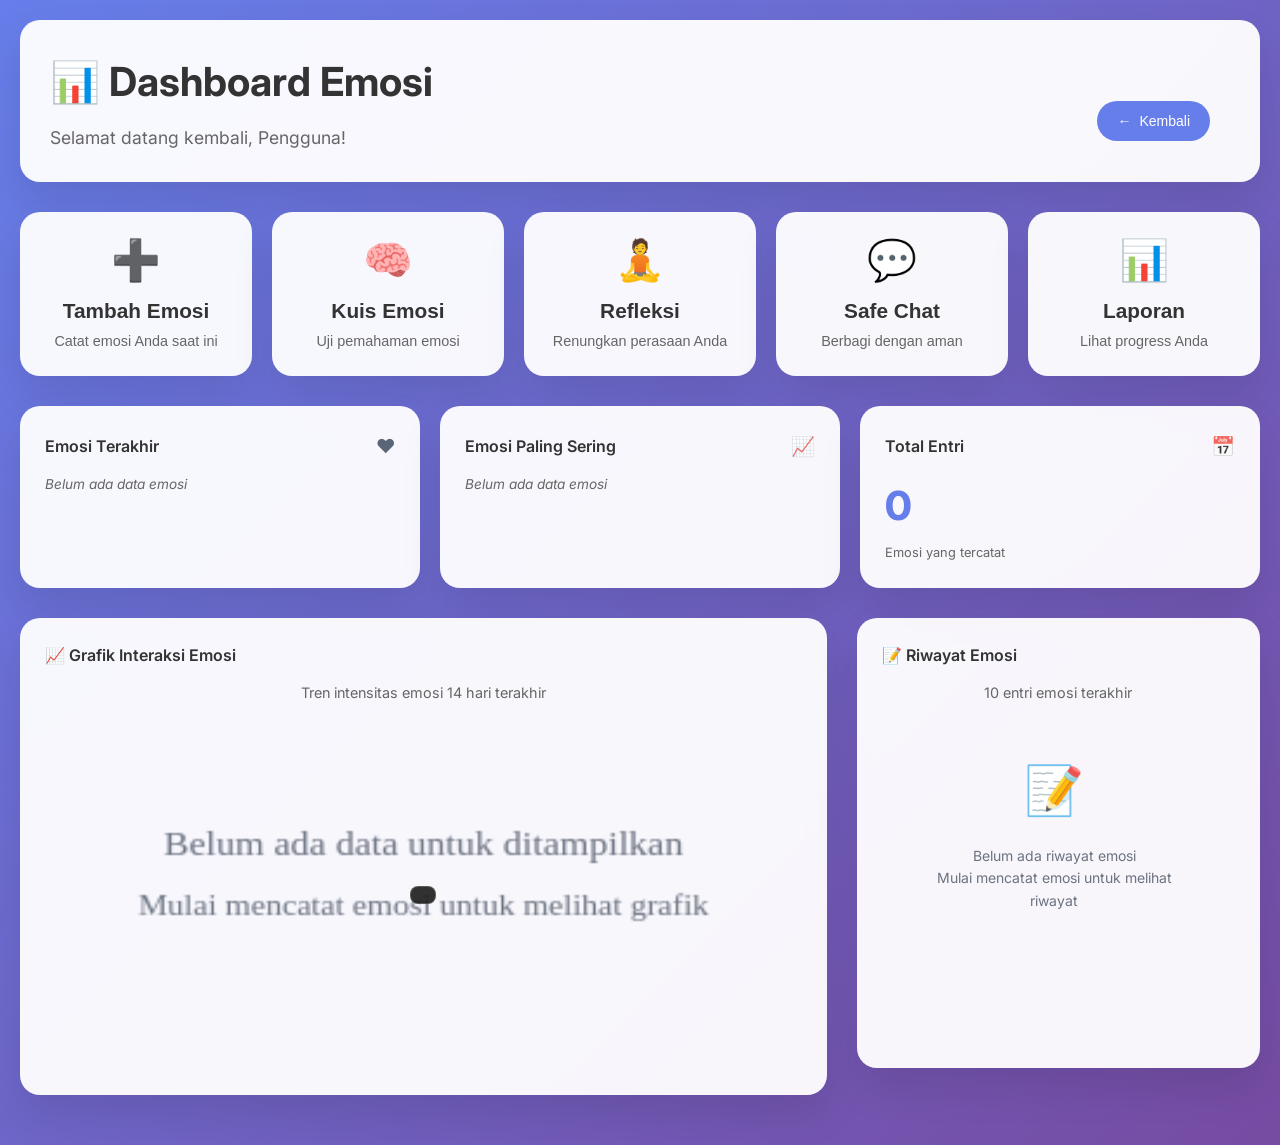
==== commit 2cd733e5: "Remove authentication-related files and clean up references in HTML and JavaScript" ====
--- a/dashboard.html
+++ b/dashboard.html
@@ -18,10 +18,6 @@
                 <button onclick="goToHome()" class="nav-button">
                     <span>←</span>
                     <span>Kembali</span>
-                </button>
-                <button onclick="handleLogout()" class="nav-button logout-button">
-                    <span>🚪</span>
-                    <span>Logout</span>
                 </button>
             </div>
         </header>        <!-- Quick Actions -->
@@ -121,7 +117,6 @@
         </div>
     </div>
 
-    <script src="js/auth.js"></script>
     <script src="js/dashboard.js"></script>
 </body>
 </html>
